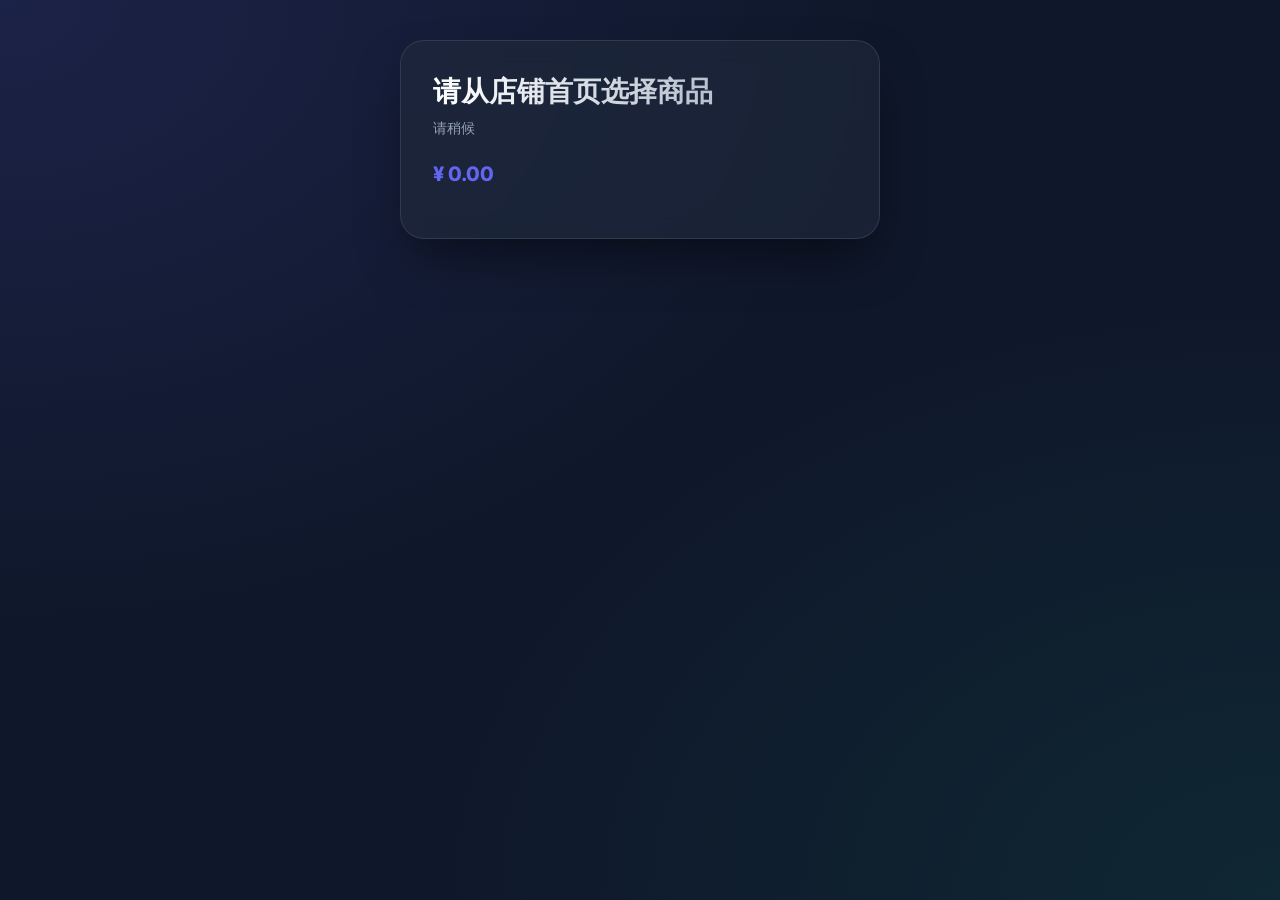
==== frontend/index.html @ 6e5d03ec "fix" ====
<!DOCTYPE html>
<html lang="zh-CN">
<head>
    <meta charset="UTF-8">
    <meta name="viewport" content="width=device-width, initial-scale=1.0">
    <title>PayFlow - 自动发货系统</title>
    <link rel="stylesheet" href="css/style.css">
    <link rel="preconnect" href="https://fonts.googleapis.com">
    <link rel="preconnect" href="https://fonts.gstatic.com" crossorigin>
    <link href="https://fonts.googleapis.com/css2?family=Inter:wght@400;600;800&display=swap" rel="stylesheet">
    <style>
        .copy-toast { display: none; position: fixed; top: 20px; left: 50%; transform: translateX(-50%); background: #10b981; color: white; padding: 12px 24px; border-radius: 12px; font-weight: 600; box-shadow: 0 4px 12px rgba(0,0,0,0.3); z-index: 1000; }
        .btn-alipay { background: #00A1E9 !important; margin-bottom: 12px; display: none; }
        .warning-text { color: #ef4444; font-size: 12px; font-weight: 700; background: rgba(239, 68, 68, 0.05); padding: 8px; border-radius: 8px; margin: 12px 0; border: 1px dashed #ef4444; }
    </style>
</head>
<body>
    <div class="container" id="app">
        <div id="copy-toast" class="copy-toast">金额已自动复制</div>
        
        <!-- Back to Store Link -->
        <div id="back-to-store" style="display: none; margin-bottom: 20px;">
            <a href="#" id="store-link" style="color: var(--text-muted); text-decoration: none; font-size: 14px; font-weight: 600;">← 返回店铺首页</a>
        </div>

        <!-- Main Product Card -->
        <div class="card" id="product-card">
            <h1 id="product-name">正在加载商品...</h1>
            <p class="subtitle" id="product-desc">请稍候</p>
            
            <div class="price-tag">
                <span>¥</span><span id="product-price">0.00</span>
            </div>

            <button class="btn" id="buy-btn" onclick="createOrder()">
                立即获取
            </button>
        </div>

        <!-- Payment Card (Initially Hidden) -->
        <div class="card" id="payment-card" style="display: none;">
            <h1>确认付款</h1>
            <p class="subtitle">请扫以下二维码付款，金额务必精确</p>
            
            <div class="price-tag" style="color: #ef4444;">
                <span>¥</span><span id="pay-amount">0.00</span>
            </div>

            <div class="qr-container">
                <img id="qr-image" src="" alt="收款码">
            </div>

            <div class="warning-text">
                ⚠️ 注意：必须支付上方显示的【带分的精准金额】，多付或少付都无法自动发货。
            </div>

            <button class="btn btn-alipay" id="alipay-jump-btn">
                支付宝一键秒付
            </button>

            <p class="subtitle" style="text-align: center; margin-bottom: 20px;">
                支付成功后回点击下方按钮获取内容
            </p>

            <button class="btn" id="confirm-btn" onclick="confirmPayment()">
                我已支付
            </button>
            <button class="btn btn-secondary" onclick="showProduct()">
                返回
            </button>
        </div>

        <!-- Success/Delivery Card (Initially Hidden) -->
        <div class="card" id="delivery-card" style="display: none;">
            <h1 style="color: var(--success);">支付成功！</h1>
            <p class="subtitle">感谢您的购买，这是您的发货内容：</p>
            
            <div class="alert show" id="delivery-content" style="word-break: break-all; font-family: monospace;">
                <!-- Content here -->
            </div>

            <p class="subtitle" style="margin-top: 20px;">
                请及时保存以上内容。
            </p>

            <button class="btn" onclick="location.reload()">
                关闭
            </button>
        </div>
    </div>

    <script src="js/app.js"></script>
</body>
</html>
---- frontend/css/style.css ----
:root {
    --primary: #6366f1;
    --primary-hover: #4f46e5;
    --bg-dark: #0f172a;
    --card-bg: rgba(30, 41, 59, 0.7);
    --text-main: #f8fafc;
    --text-muted: #94a3b8;
    --success: #10b981;
    --glass-border: rgba(255, 255, 255, 0.1);
}

* {
    margin: 0;
    padding: 0;
    box-sizing: border-box;
    font-family: 'Inter', -apple-system, sans-serif;
}

body {
    background-color: var(--bg-dark);
    background-image: 
        radial-gradient(at 0% 0%, rgba(99, 102, 241, 0.15) 0px, transparent 50%),
        radial-gradient(at 100% 100%, rgba(16, 185, 129, 0.1) 0px, transparent 50%);
    color: var(--text-main);
    min-height: 100vh;
    display: flex;
    flex-direction: column;
    align-items: center;
    padding: 40px 20px;
}

.container {
    width: 100%;
    max-width: 480px;
}

.card {
    background: var(--card-bg);
    backdrop-filter: blur(12px);
    -webkit-backdrop-filter: blur(12px);
    border: 1px solid var(--glass-border);
    border-radius: 24px;
    padding: 32px;
    box-shadow: 0 25px 50px -12px rgba(0, 0, 0, 0.5);
    transition: transform 0.3s ease;
}

.card:hover {
    transform: translateY(-4px);
}

h1 {
    font-size: 28px;
    font-weight: 800;
    margin-bottom: 8px;
    background: linear-gradient(to right, #fff, #94a3b8);
    -webkit-background-clip: text;
    -webkit-text-fill-color: transparent;
}

p.subtitle {
    color: var(--text-muted);
    font-size: 14px;
    margin-bottom: 24px;
}

.price-tag {
    font-size: 42px;
    font-weight: 800;
    color: var(--primary);
    margin: 20px 0;
    display: flex;
    align-items: baseline;
    gap: 4px;
}

.price-tag span {
    font-size: 20px;
}

.qr-container {
    background: white;
    padding: 16px;
    border-radius: 16px;
    margin: 24px 0;
    display: flex;
    justify-content: center;
    border: 4px solid var(--primary);
}

.qr-container img {
    width: 100%;
    max-width: 200px;
    height: auto;
}

.btn {
    width: 100%;
    padding: 16px;
    border-radius: 12px;
    border: none;
    background: var(--primary);
    color: white;
    font-size: 16px;
    font-weight: 600;
    cursor: pointer;
    transition: background 0.2s, transform 0.1s;
    display: flex;
    justify-content: center;
    align-items: center;
    gap: 8px;
}

.btn:hover {
    background: var(--primary-hover);
}

.btn-secondary {
    background: rgba(255, 255, 255, 0.05);
    margin-top: 12px;
}

.alert {
    background: rgba(16, 185, 129, 0.1);
    border: 1px solid rgba(16, 185, 129, 0.2);
    padding: 16px;
    border-radius: 12px;
    margin-top: 24px;
    display: none;
}

.alert.show {
    display: block;
    animation: fadeIn 0.5s ease;
}

@keyframes fadeIn {
    from { opacity: 0; transform: translateY(10px); }
    to { opacity: 1; transform: translateY(0); }
}

.form-group {
    margin-bottom: 16px;
}

.form-group label {
    display: block;
    font-size: 14px;
    color: var(--text-muted);
    margin-bottom: 6px;
}

input, select, textarea {
    width: 100%;
    padding: 12px;
    background: rgba(15, 23, 42, 0.5);
    border: 1px solid var(--glass-border);
    border-radius: 8px;
    color: white;
    font-size: 14px;
}
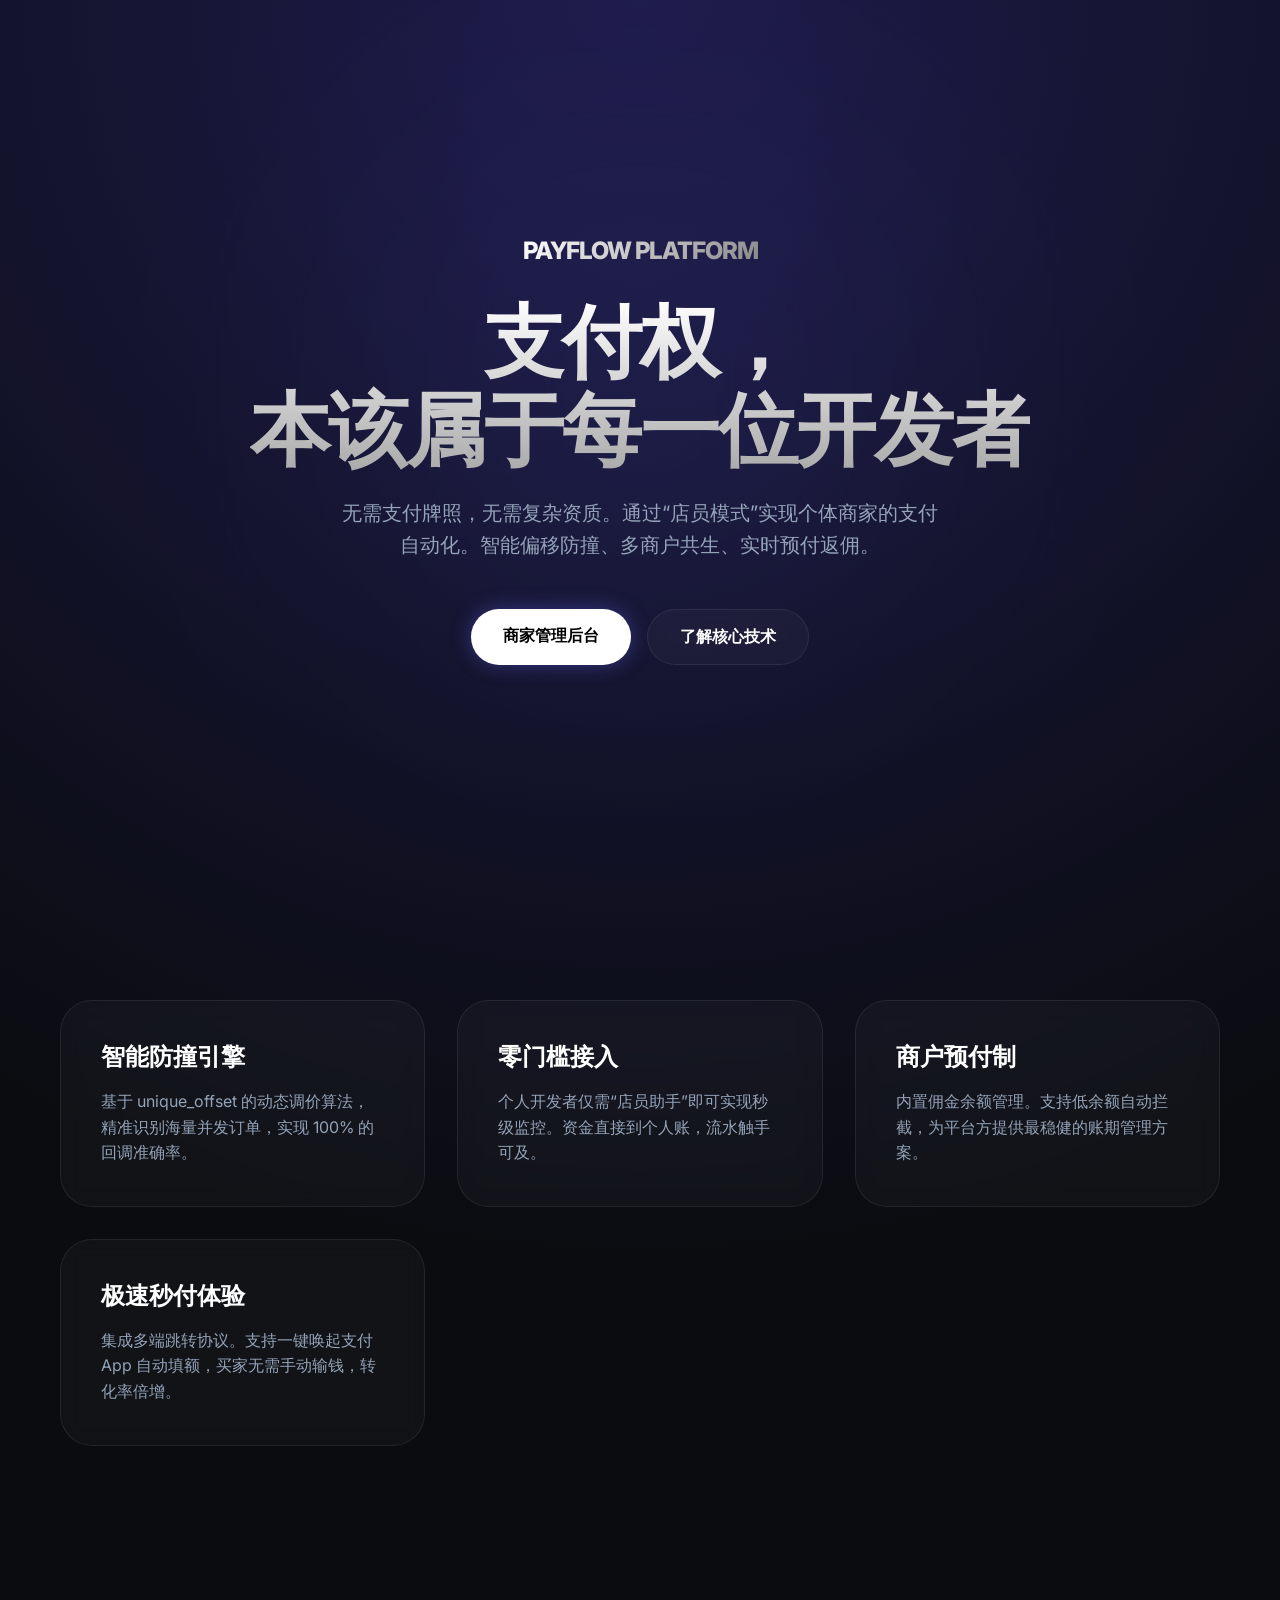
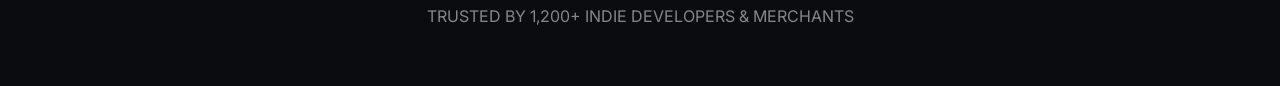
==== commit 5401deed: "fix" ====
--- a/frontend/index.html
+++ b/frontend/index.html
@@ -3,92 +3,197 @@
 <head>
     <meta charset="UTF-8">
     <meta name="viewport" content="width=device-width, initial-scale=1.0">
-    <title>PayFlow - 自动发货系统</title>
+    <title>PayFlow | 个体开发者的支付终极解决方案</title>
     <link rel="stylesheet" href="css/style.css">
     <link rel="preconnect" href="https://fonts.googleapis.com">
     <link rel="preconnect" href="https://fonts.gstatic.com" crossorigin>
     <link href="https://fonts.googleapis.com/css2?family=Inter:wght@400;600;800&display=swap" rel="stylesheet">
     <style>
-        .copy-toast { display: none; position: fixed; top: 20px; left: 50%; transform: translateX(-50%); background: #10b981; color: white; padding: 12px 24px; border-radius: 12px; font-weight: 600; box-shadow: 0 4px 12px rgba(0,0,0,0.3); z-index: 1000; }
-        .btn-alipay { background: #00A1E9 !important; margin-bottom: 12px; display: none; }
-        .warning-text { color: #ef4444; font-size: 12px; font-weight: 700; background: rgba(239, 68, 68, 0.05); padding: 8px; border-radius: 8px; margin: 12px 0; border: 1px dashed #ef4444; }
+        :root {
+            --primary-bg: #0a0c10;
+            --accent: #6366f1;
+            --accent-glow: rgba(99, 102, 241, 0.4);
+            --card-bg: rgba(255, 255, 255, 0.03);
+            --card-border: rgba(255, 255, 255, 0.08);
+        }
+
+        body {
+            background: radial-gradient(circle at 50% 0%, #1e1b4b 0%, var(--primary-bg) 70%);
+            margin: 0;
+            padding: 0;
+            font-family: 'Inter', sans-serif;
+            color: white;
+            overflow-x: hidden;
+        }
+
+        .hero {
+            height: 100vh;
+            display: flex;
+            flex-direction: column;
+            align-items: center;
+            justify-content: center;
+            text-align: center;
+            padding: 0 20px;
+            position: relative;
+        }
+
+        .hero::before {
+            content: '';
+            position: absolute;
+            top: 20%;
+            width: 400px;
+            height: 400px;
+            background: var(--accent);
+            filter: blur(150px);
+            opacity: 0.15;
+            z-index: -1;
+        }
+
+        .logo-text {
+            font-size: 24px;
+            font-weight: 800;
+            background: linear-gradient(135deg, #fff 0%, #888 100%);
+            -webkit-background-clip: text;
+            -webkit-text-fill-color: transparent;
+            margin-bottom: 2rem;
+            letter-spacing: -1px;
+        }
+
+        h1 {
+            font-size: clamp(2.5rem, 8vw, 5rem);
+            font-weight: 800;
+            line-height: 1.1;
+            margin: 0 0 1.5rem 0;
+            letter-spacing: -2px;
+            background: linear-gradient(to bottom, #fff, #aaa);
+            -webkit-background-clip: text;
+            -webkit-text-fill-color: transparent;
+        }
+
+        .tagline {
+            font-size: 1.25rem;
+            color: #94a3b8;
+            max-width: 600px;
+            margin-bottom: 3rem;
+            line-height: 1.6;
+        }
+
+        .cta-group {
+            display: flex;
+            gap: 1rem;
+            flex-wrap: wrap;
+            justify-content: center;
+        }
+
+        .btn-premium {
+            background: white;
+            color: black;
+            padding: 16px 32px;
+            border-radius: 99px;
+            font-weight: 700;
+            text-decoration: none;
+            transition: all 0.3s ease;
+            box-shadow: 0 0 20px var(--accent-glow);
+        }
+
+        .btn-premium:hover {
+            transform: translateY(-2px);
+            box-shadow: 0 0 40px var(--accent-glow);
+        }
+
+        .btn-outline {
+            border: 1px solid var(--card-border);
+            color: white;
+            padding: 16px 32px;
+            border-radius: 99px;
+            font-weight: 700;
+            text-decoration: none;
+            transition: all 0.3s ease;
+            background: var(--card-bg);
+            backdrop-filter: blur(10px);
+        }
+
+        .btn-outline:hover {
+            background: rgba(255,255,255,0.1);
+        }
+
+        .features {
+            padding: 100px 20px;
+            max-width: 1200px;
+            margin: 0 auto;
+            display: grid;
+            grid-template-columns: repeat(auto-fit, minmax(280px, 1fr));
+            gap: 2rem;
+        }
+
+        .f-card {
+            background: var(--card-bg);
+            border: 1px solid var(--card-border);
+            padding: 40px;
+            border-radius: 32px;
+            backdrop-filter: blur(10px);
+            transition: transform 0.3s ease;
+        }
+
+        .f-card:hover {
+            transform: translateY(-5px);
+            border-color: var(--accent);
+        }
+
+        .f-card h3 {
+            margin: 0 0 1rem 0;
+            font-size: 1.5rem;
+            color: #fff;
+        }
+
+        .f-card p {
+            color: #94a3b8;
+            line-height: 1.6;
+            margin: 0;
+        }
+
+        .stats {
+            text-align: center;
+            padding: 60px 20px;
+            opacity: 0.5;
+        }
     </style>
 </head>
 <body>
-    <div class="container" id="app">
-        <div id="copy-toast" class="copy-toast">金额已自动复制</div>
-        
-        <!-- Back to Store Link -->
-        <div id="back-to-store" style="display: none; margin-bottom: 20px;">
-            <a href="#" id="store-link" style="color: var(--text-muted); text-decoration: none; font-size: 14px; font-weight: 600;">← 返回店铺首页</a>
+    <section class="hero">
+        <div class="logo-text">PAYFLOW PLATFORM</div>
+        <h1>支付权，<br>本该属于每一位开发者</h1>
+        <p class="tagline">
+            无需支付牌照，无需复杂资质。通过“店员模式”实现个体商家的支付自动化。智能偏移防撞、多商户共生、实时预付返佣。
+        </p>
+        <div class="cta-group">
+            <a href="admin.html" class="btn-premium">商家管理后台</a>
+            <a href="#features" class="btn-outline">了解核心技术</a>
         </div>
+    </section>
 
-        <!-- Main Product Card -->
-        <div class="card" id="product-card">
-            <h1 id="product-name">正在加载商品...</h1>
-            <p class="subtitle" id="product-desc">请稍候</p>
-            
-            <div class="price-tag">
-                <span>¥</span><span id="product-price">0.00</span>
-            </div>
-
-            <button class="btn" id="buy-btn" onclick="createOrder()">
-                立即获取
-            </button>
+    <div class="features" id="features">
+        <div class="f-card">
+            <h3>智能防撞引擎</h3>
+            <p>基于 unique_offset 的动态调价算法，精准识别海量并发订单，实现 100% 的回调准确率。</p>
         </div>
-
-        <!-- Payment Card (Initially Hidden) -->
-        <div class="card" id="payment-card" style="display: none;">
-            <h1>确认付款</h1>
-            <p class="subtitle">请扫以下二维码付款，金额务必精确</p>
-            
-            <div class="price-tag" style="color: #ef4444;">
-                <span>¥</span><span id="pay-amount">0.00</span>
-            </div>
-
-            <div class="qr-container">
-                <img id="qr-image" src="" alt="收款码">
-            </div>
-
-            <div class="warning-text">
-                ⚠️ 注意：必须支付上方显示的【带分的精准金额】，多付或少付都无法自动发货。
-            </div>
-
-            <button class="btn btn-alipay" id="alipay-jump-btn">
-                支付宝一键秒付
-            </button>
-
-            <p class="subtitle" style="text-align: center; margin-bottom: 20px;">
-                支付成功后回点击下方按钮获取内容
-            </p>
-
-            <button class="btn" id="confirm-btn" onclick="confirmPayment()">
-                我已支付
-            </button>
-            <button class="btn btn-secondary" onclick="showProduct()">
-                返回
-            </button>
+        <div class="f-card">
+            <h3>零门槛接入</h3>
+            <p>个人开发者仅需“店员助手”即可实现秒级监控。资金直接到个人账，流水触手可及。</p>
         </div>
-
-        <!-- Success/Delivery Card (Initially Hidden) -->
-        <div class="card" id="delivery-card" style="display: none;">
-            <h1 style="color: var(--success);">支付成功！</h1>
-            <p class="subtitle">感谢您的购买，这是您的发货内容：</p>
-            
-            <div class="alert show" id="delivery-content" style="word-break: break-all; font-family: monospace;">
-                <!-- Content here -->
-            </div>
-
-            <p class="subtitle" style="margin-top: 20px;">
-                请及时保存以上内容。
-            </p>
-
-            <button class="btn" onclick="location.reload()">
-                关闭
-            </button>
+        <div class="f-card">
+            <h3>商户预付制</h3>
+            <p>内置佣金余额管理。支持低余额自动拦截，为平台方提供最稳健的账期管理方案。</p>
+        </div>
+        <div class="f-card">
+            <h3>极速秒付体验</h3>
+            <p>集成多端跳转协议。支持一键唤起支付 App 自动填额，买家无需手动输钱，转化率倍增。</p>
         </div>
     </div>
 
-    <script src="js/app.js"></script>
+    <section class="stats">
+        TRUSTED BY 1,200+ INDIE DEVELOPERS & MERCHANTS
+    </section>
+
 </body>
 </html>
